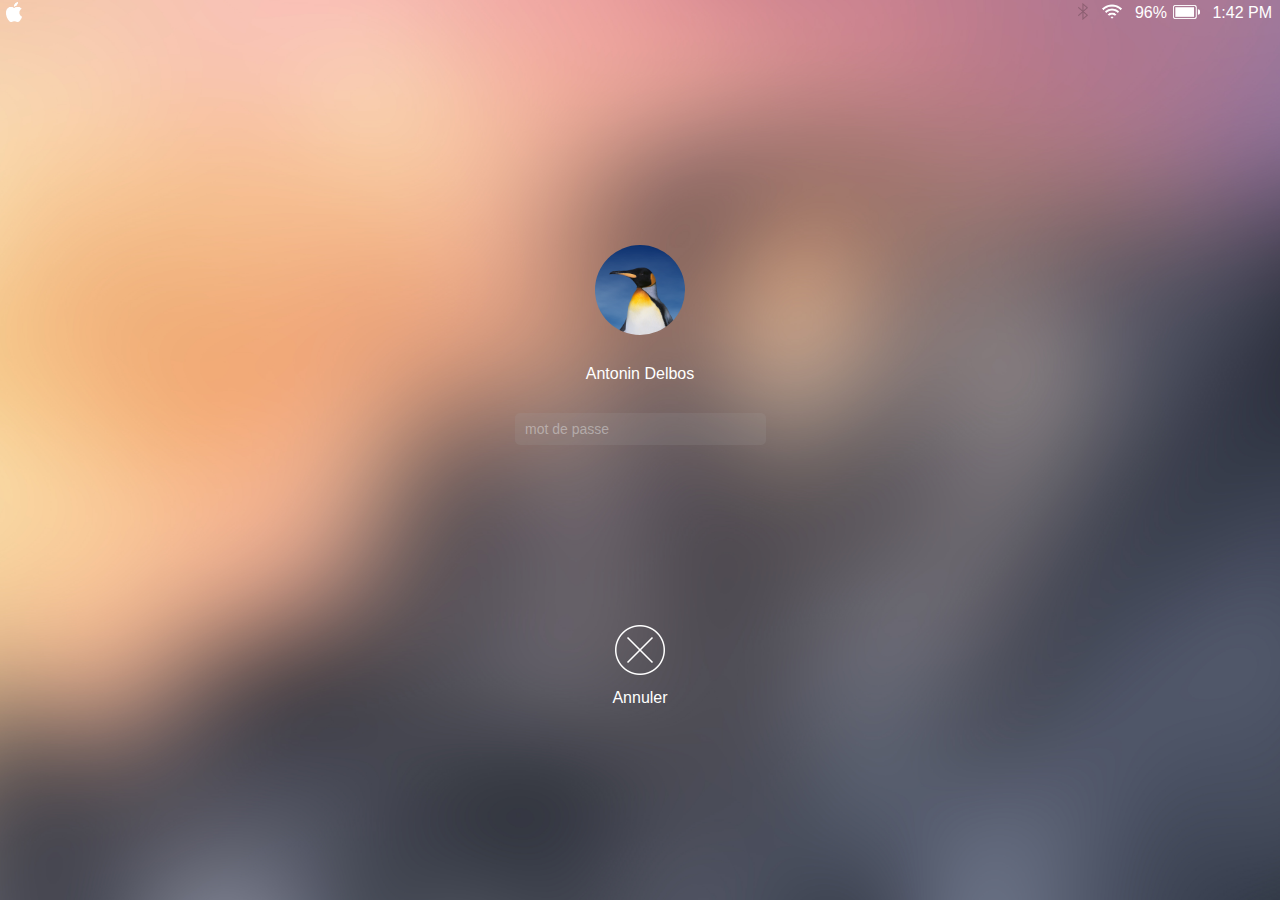
==== index.html @ 2cb33250 "menu bar normal screen" ====
<!DOCTYPE html>
<html lang="fr">
<head>
  <meta charset="utf-8">
  <title>Antonin Delbos</title>
  <link rel="stylesheet" href="css/style.css">
  <script type="text/javascript" src="http://code.jquery.com/jquery-1.10.1.min.js"></script>

  <script src="js/script.js"></script>
</head>

<body id="locked">
    <div id="menu-bar">
        <div class="right-bar">
	        <img class="bluetooth" src="img/bluetooth_off.png" alt="bluetooth" />
	        <img class="wifi" src="img/wifi.png" alt="wifi" />
	        <p style="margin-right: 2px;">96%</p>
	        <img class="battery" src="img/battery.png" alt="battery" />
            <p id="time"></p>
        </div>
        <div class="left-bar">
            <img src="img/apple.png" alt="logo-apple"/>
        </div>
    </div>
       
    <div id="log">
	    <div class="round">
		    <img src="img/penguin.jpg" alt="user profile picture" style="width: 90px;"/>
	    </div>
	    <p>Antonin Delbos</p>
	    <form action="ecran.html">
	    	<input class="password" type="password" placeholder="mot de passe">
	    </form>
    </div>
    
    <div class="bottom">
	    <img class="cancel" src="img/cancel.png" alt="cancel" />
		<p>Annuler</p>
    </div>
    
</body>
</html>
---- css/style.css ----
/* ------------------ CONNECTION SCREEN -------------------------- */

body {
    margin: 0;
    z-index: 1;
    font-family: "HelveticaNeue-Light", "Helvetica Neue Light", "Helvetica Neue", Helvetica, Arial, "Lucida Grande", sans-serif; 
    font-weight: 300;
}

.screen {
	background: url('../img/bg.jpg') 50% no-repeat fixed;
	background-size: cover;
}

#locked {
	background: url('../img/bg-blurred.jpg') 50% no-repeat fixed;
	background-size: cover;
}

#menu-bar {
    height: 25px;
}

#menu-bar p {
    color: white;
    display: inline-block;
}

.right-bar {
    position: absolute;
    top: -12px;
    right: 8px;
}

.left-bar {
    position: absolute;
    top: 2px;
    left: 6px; 
}

.left-bar img {
    width: 16px;
}

.bluetooth {
	height: 17px;
	margin-bottom: -2px;
	margin-right: 8px;
}

.wifi {
	height: 22px;
	margin-bottom: -4px;
	margin-right: 8px;
}

.battery {
	height: 14px; 
	margin-right: 8px; 
	margin-bottom: -0.5px;
}

#log {
	width: 250px;
	margin: 220px auto 180px auto;
}

.round {
	overflow: hidden;
    -webkit-border-radius: 50px;
    -moz-border-radius: 50px;
    border-radius: 50px;
    width: 90px;
    height: 90px;
    margin: 0 80px;
}

#log p {
	color: white;
	width: 130px;
	margin: 30px auto;
	text-align: center;
}

.password {
	width: 239px;
	height: 30px;
	background-color: rgba(165, 165, 165, 0.15);
	border-radius: 5px;
	padding-left: 10px;
	border: none;
	font-size: 14px;
	color: rgba(220, 220, 220, 0.5);
	outline-width: medium;
}

.password:active {
}

::-webkit-input-placeholder { 
	color: rgba(220, 220, 220, 0.5);
}
::-moz-placeholder { 
	color: rgba(220, 220, 220, 0.5);
}
:-ms-input-placeholder { 
	color: rgba(220, 220, 220, 0.5); 
}
input:-moz-placeholder { 
	color: rgba(220, 220, 220, 0.5);
}

.bottom {
	width: 60px;
	margin: 0 auto;
	color: white;
	text-align: center;
	cursor: pointer;
}
.cancel {
	width: 50px;
}

.bottom p {
	margin-top: 10px;
}


/* ------------------ SCREEN -------------------------- */

.window {
  -webkit-border-radius: 4px;
  -moz-border-radius: 4px;
  border-radius: 4px;
  -moz-box-shadow: 0 4px 12px rgba(0,0,0,.5);
  -webkit-box-shadow: 0 4px 12px rgba(0,0,0,.5);
  box-shadow: 0 4px 12px rgba(0,0,0,.5);
  width: 800px;
  margin:auto;
  margin-top:120px;
  overflow:hidden;
  border:1px solid #C1C2C2;
}

.inside {
  background:#fff;
  overflow:hidden;
  padding:10px;
}
.inside .blok {
  width:32%;float:left;margin-right:1.5%;
  height:50px;
  background:#efefef;
}
.top {
  padding:7px 0;
  position:relative;
  background: #f1f1f1;
  background: -moz-linear-gradient(top, #E9E9E9 3%, #d8d8d8 100%);
  background: -webkit-gradient(left top, left bottom,color-stop(3%, #E9E9E9), color-stop(100%, #d8d8d8));
  background: -webkit-linear-gradient(top, #E9E9E9 3%, #d8d8d8 100%);
  background: -o-linear-gradient(top, #E9E9E9 3%, #d8d8d8 100%);
  background: -ms-linear-gradient(top, #E9E9E9 3%, #d8d8d8 100%);
  background: linear-gradient(to bottom, #E9E9E9 3%, #d8d8d8 100%);
  filter: progid:DXImageTransform.Microsoft.gradient( startColorstr='#f1f1f1', endColorstr='#d8d8d8', GradientType=0 ); 
  
  -webkit-box-shadow: inset 0px 1px 1px 0px rgba(255, 255, 255, 0.76);
  -moz-box-shadow:    inset 0px 1px 1px 0px rgba(255, 255, 255, 0.76);
  box-shadow:         inset 0px 1px 1px 0px rgba(255, 255, 255, 0.76);  
  
  overflow:hidden;
  border-bottom:2px solid #BDBCC1;
}

.top > div {
  float:left;
}


.panel {
  padding-left:9px;
  padding-top:2px;
}

.panel > span {
  display:inline-block;
  float:left;
  width:12px;
  height:12px;
  margin-right:7px;
  -webkit-border-radius: 6px;
  -moz-border-radius: 6px;
  border-radius: 6px;  
  cursor:pointer;

}

.panel span.first {
  background:#FF5F4F;
}

.panel span.second {
  background:#F9C206;
}

.panel span.third {
  background:#19CC32;
}


.nav {
  overflow:hidden;
}

.nav > span {
  display:inline-block;
  float:left;
  background:#FBFBFB;
  -webkit-border-radius: 4px;
  -moz-border-radius: 4px;
  border-radius: 4px; 
  height:23px;
  padding:0 8px;
  cursor:pointer;
  color:#B4B4B4;
  border-bottom:1px solid #CECECE;
}
.nav > span:hover {
  background:#f2f2f2;
  color:#666;
}
.nav > span i.fa {
    font-size:23px;
}

.nav span.active {
  color:#707070;
}

.nav span.prev {
  margin-right:1px;
  margin-left:7px;
}

.nav span.next {
  margin-right:7px;
}

.nav span.set i {
  font-size:14px;
  position:relative;
  top:3px;
}

.nav span.address {
  width:400px;
  margin-left:75px;
  display:inline-block;
  background:#fff;
  line-height:23px;
  padding:0;
  text-align:center;
  position:relative;
}
.nav span.address > input {
  font-size:12px;
  color:#505050;
  border:none;
  background:none;
  text-align:center;
  position:relative;
  width:300px;
}

.nav span.address > input:focus {
  outline:none;
}

.nav span.address > input.class {
  text-align:left;
}



.nav span.address > i.fa {
  position:absolute;
  right:5px;
  top:7px;
  font-size:11px;
  color:#010101;
}

.nav.right {
  float:right !important;
  margin-right:35px;
}

.nav span.share {
  margin-right:7px;
}
.nav span.share > i.fa {
  font-size:11px;
  position:relative;
  top:2px;
}

.nav span.tabs {
  position:relative;
  width:26px;
  padding:0;
}

.nav span.tabs span {
  height:7px;
  width:7px;
  border:1px solid #B4B4B4;
  display:inline-block;
  position:absolute;
  background:#FBFBFB;
}

.nav span.tabs span.front {
  top:8px;
  left:6px;
  z-index:6;
}

.nav span.tabs span.behind {
  top:6px;
  left:8px;
  z-index:5;
}

.nav span.tabs:hover span {
  border:1px solid #666;
}

span.new {
  cursor:pointer;
  position:absolute;
  right:0;
  bottom:0;
  background:#CACACA;
  width:23px;
  height:23px;
  text-align:center;
  line-height:23px;
  border-top:1px solid #C1C2C2;
  border-left:1px solid #C1C2C2;
}

span.new:hover {
-webkit-box-shadow: inset 0px 1px 1px 0px rgba(0, 0, 0, 0.1);
-moz-box-shadow:    inset 0px 1px 1px 0px rgba(0, 0, 0, 0.1);
box-shadow:         inset 0px 1px 1px 0px rgba(0, 0, 0, 0.1);
}
span.new .plus {
  position:absolute;
  background:#b0b0b0;
  display:inline-block;
}

span.new .plus.x {
  height:1px;
  width:14px;
  top:12px;
  right:0;
  left:0;
  margin:auto;
} 

span.new .plus.y {
  height:14px;
  width:1px;
  bottom:0;
  top:0;
  margin:auto;
  
} 

.menu {
	background: rgba(238, 238, 238, 1);
	height: 27px;
}

.menu-gauche {
	width: 550px;
	float: left;
}


.menu-gauche p {
	display: inline-block;
	margin: 0 8px 0 8px;
	font-size: 15px;
	cursor: default;
}

.apple-menu {
	width: 17px;
	margin: 4px 4px -1px 17px;
}

.menu-droite {
	float: right;
}

.menu-droite p {
	display: inline-block;
	margin: 4px 8px 0 8px;
	font-size: 16px;
	cursor: default;
}
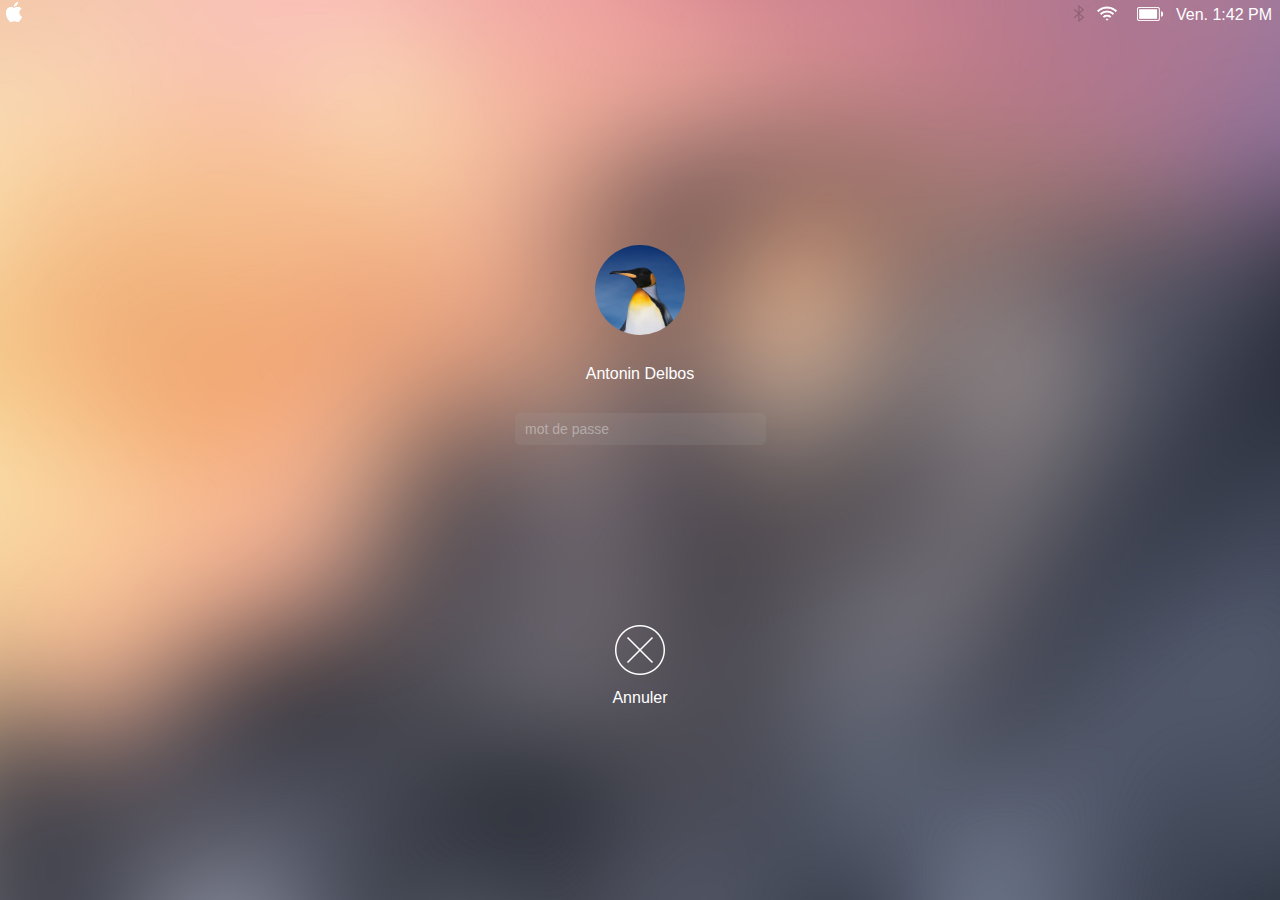
==== commit 3c4acfca: "automatic battery % + day in time" ====
--- a/index.html
+++ b/index.html
@@ -5,7 +5,6 @@
   <title>Antonin Delbos</title>
   <link rel="stylesheet" href="css/style.css">
   <script type="text/javascript" src="http://code.jquery.com/jquery-1.10.1.min.js"></script>
-
   <script src="js/script.js"></script>
 </head>
 
@@ -14,7 +13,7 @@
         <div class="right-bar">
 	        <img class="bluetooth" src="img/bluetooth_off.png" alt="bluetooth" />
 	        <img class="wifi" src="img/wifi.png" alt="wifi" />
-	        <p style="margin-right: 2px;">96%</p>
+	        <p style="margin-right: 2px;"></p>
 	        <img class="battery" src="img/battery.png" alt="battery" />
             <p id="time"></p>
         </div>
--- a/css/style.css
+++ b/css/style.css
@@ -136,7 +136,7 @@
   -webkit-box-shadow: 0 4px 12px rgba(0,0,0,.5);
   box-shadow: 0 4px 12px rgba(0,0,0,.5);
   width: 800px;
-  margin:auto;
+  margin-left:300px;
   margin-top:120px;
   overflow:hidden;
   border:1px solid #C1C2C2;
@@ -403,6 +403,7 @@
 
 .menu-droite {
 	float: right;
+    margin-top: 2px;
 }
 
 .menu-droite p {
@@ -411,3 +412,15 @@
 	font-size: 16px;
 	cursor: default;
 }
+
+/* -------------- DOCK ----------------- */
+.dock {
+	background: url(../img/bg-blurred.jpg) no-repeat fixed;
+	position: absolute;
+	width: 700px;
+	height: 50px;
+	bottom: 0;
+	left: 25%;
+	border-top-left-radius: 7px;
+	border-top-right-radius: 7px;
+}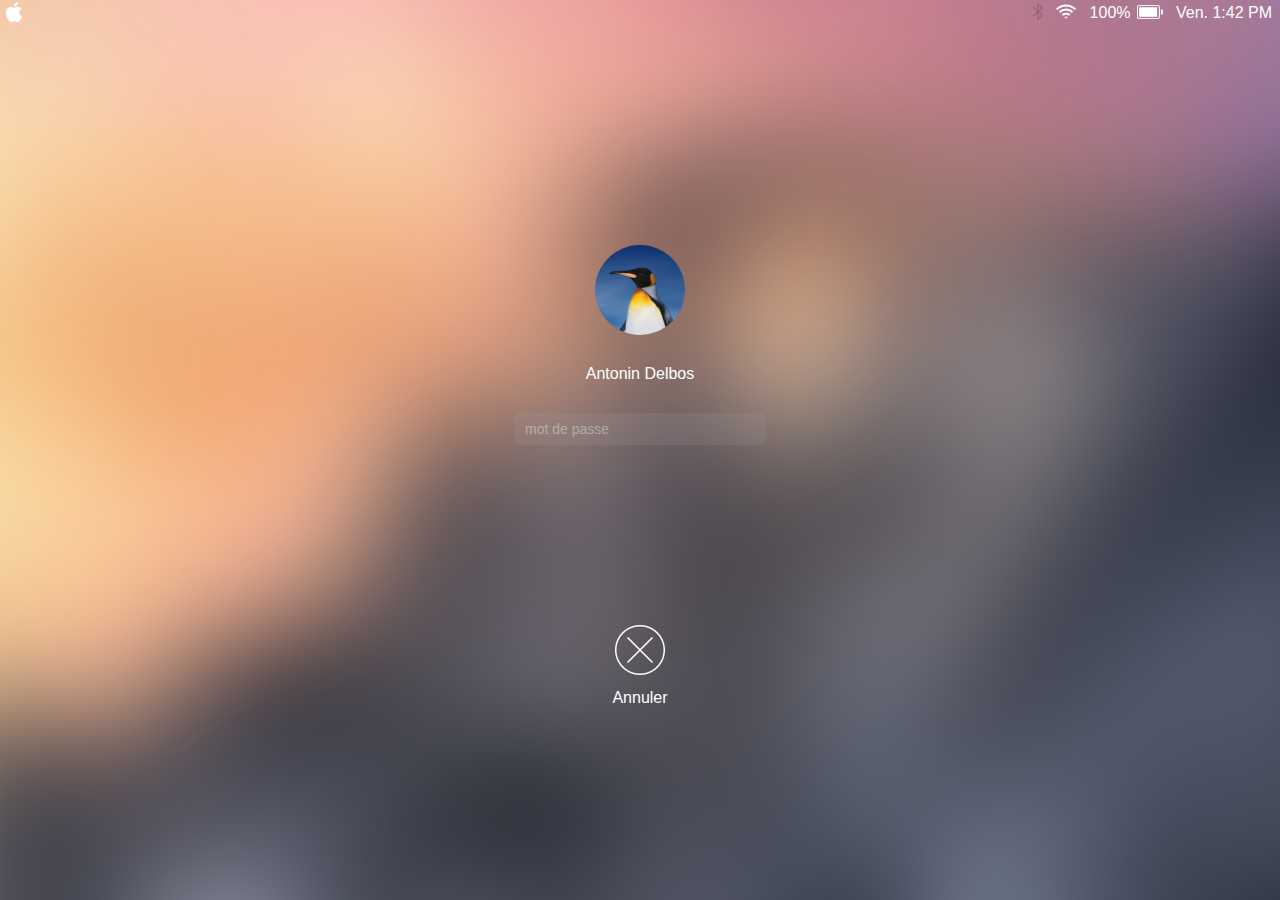
==== commit 71a1637b: "automatic battery locked screen + general css" ====
--- a/index.html
+++ b/index.html
@@ -13,7 +13,7 @@
         <div class="right-bar">
 	        <img class="bluetooth" src="img/bluetooth_off.png" alt="bluetooth" />
 	        <img class="wifi" src="img/wifi.png" alt="wifi" />
-	        <p style="margin-right: 2px;"></p>
+	        <p class="battery-percentage" style="margin-right: 2px; margin-left: 0;">100%</p>
 	        <img class="battery" src="img/battery.png" alt="battery" />
             <p id="time"></p>
         </div>
@@ -28,7 +28,7 @@
 	    </div>
 	    <p>Antonin Delbos</p>
 	    <form action="ecran.html">
-	    	<input class="password" type="password" placeholder="mot de passe">
+	    	<input class="password" type="password" title="Peu importe !" placeholder="mot de passe">
 	    </form>
     </div>
     
--- a/css/style.css
+++ b/css/style.css
@@ -115,7 +115,7 @@
 	margin: 0 auto;
 	color: white;
 	text-align: center;
-	cursor: pointer;
+	cursor: default;
 }
 .cancel {
 	width: 50px;
@@ -135,26 +135,29 @@
   -moz-box-shadow: 0 4px 12px rgba(0,0,0,.5);
   -webkit-box-shadow: 0 4px 12px rgba(0,0,0,.5);
   box-shadow: 0 4px 12px rgba(0,0,0,.5);
-  width: 800px;
-  margin-left:300px;
-  margin-top:120px;
-  overflow:hidden;
-  border:1px solid #C1C2C2;
+  margin-left: 300px;
+  margin-top: 120px;
+  overflow: hidden;
+  position: absolute;
 }
 
 .inside {
-  background:#fff;
-  overflow:hidden;
-  padding:10px;
-}
+  background: #fff;
+  overflow: hidden;
+  padding: 10px;
+}
+
 .inside .blok {
-  width:32%;float:left;margin-right:1.5%;
-  height:50px;
-  background:#efefef;
-}
+  width: 32%;
+  float: left;
+  margin-right: 1.5%;
+  height: 50px;
+  background: #efefef;
+}
+
 .top {
-  padding:7px 0;
-  position:relative;
+  padding: 7px 0;
+  position: relative;
   background: #f1f1f1;
   background: -moz-linear-gradient(top, #E9E9E9 3%, #d8d8d8 100%);
   background: -webkit-gradient(left top, left bottom,color-stop(3%, #E9E9E9), color-stop(100%, #d8d8d8));
@@ -168,88 +171,88 @@
   -moz-box-shadow:    inset 0px 1px 1px 0px rgba(255, 255, 255, 0.76);
   box-shadow:         inset 0px 1px 1px 0px rgba(255, 255, 255, 0.76);  
   
-  overflow:hidden;
-  border-bottom:2px solid #BDBCC1;
+  overflow: hidden;
+  border-bottom: 1px solid #BDBCC1;
 }
 
 .top > div {
-  float:left;
+  float: left;
 }
 
 
 .panel {
-  padding-left:9px;
-  padding-top:2px;
+  padding-left: 9px;
+  padding-top: 2px;
 }
 
 .panel > span {
-  display:inline-block;
-  float:left;
-  width:12px;
-  height:12px;
-  margin-right:7px;
+  display: inline-block;
+  float: left;
+  width: 12px;
+  height: 12px;
+  margin-right: 7px;
   -webkit-border-radius: 6px;
   -moz-border-radius: 6px;
   border-radius: 6px;  
-  cursor:pointer;
+  cursor: pointer;
 
 }
 
 .panel span.first {
-  background:#FF5F4F;
+  background: #FF5F4F;
 }
 
 .panel span.second {
-  background:#F9C206;
+  background: #F9C206;
 }
 
 .panel span.third {
-  background:#19CC32;
+  background: #19CC32;
 }
 
 
 .nav {
-  overflow:hidden;
+  overflow: hidden;
 }
 
 .nav > span {
-  display:inline-block;
-  float:left;
-  background:#FBFBFB;
+  display: inline-block;
+  float: left;
+  background: #FBFBFB;
   -webkit-border-radius: 4px;
   -moz-border-radius: 4px;
   border-radius: 4px; 
-  height:23px;
-  padding:0 8px;
-  cursor:pointer;
-  color:#B4B4B4;
-  border-bottom:1px solid #CECECE;
+  height: 23px;
+  padding: 0 8px;
+  cursor: pointer;
+  color: #B4B4B4;
+  border-bottom: 1px solid #CECECE;
 }
 .nav > span:hover {
-  background:#f2f2f2;
-  color:#666;
+  background: #f2f2f2;
+  color: #666;
 }
 .nav > span i.fa {
-    font-size:23px;
+    font-size: 23px;
 }
 
 .nav span.active {
-  color:#707070;
+  color: #707070;
 }
 
 .nav span.prev {
-  margin-right:1px;
-  margin-left:7px;
+  margin-right: 1px;
+  margin-left: 7px;
 }
 
 .nav span.next {
-  margin-right:7px;
+  margin-right: 7px;
 }
 
 .nav span.set i {
-  font-size:14px;
-  position:relative;
-  top:3px;
+  font-size: 14px;
+  position: relative;
+  top: 3px;
 }
 
 .nav span.address {
@@ -279,8 +282,6 @@
 .nav span.address > input.class {
   text-align:left;
 }
-
-
 
 .nav span.address > i.fa {
   position:absolute;
@@ -408,8 +409,8 @@
 
 .menu-droite p {
 	display: inline-block;
-	margin: 4px 8px 0 8px;
-	font-size: 16px;
+	margin: 0 8px 0 8px;
+	font-size: 15px;
 	cursor: default;
 }
 
@@ -423,4 +424,45 @@
 	left: 25%;
 	border-top-left-radius: 7px;
 	border-top-right-radius: 7px;
+}
+
+.dock img {
+	width: 40px;
+	margin-top: 4px;
+}
+
+/* -------------- WINDOW ----------------- */
+
+.page-title { 
+    font-size: 14px;
+}
+
+.blok-white {
+    width: 100%;
+    min-height: 400px;
+    background: grey;
+}
+
+textarea {
+    width: 100%;
+    height: 400px;
+    resize: none;
+    border: 0;
+    margin-bottom: -5px;
+}
+
+textarea:focus {
+    outline: none;
+}
+
+#safari-window {
+    width: 800px;
+}
+
+#readme-window {
+    width: 500px;
+}
+
+#readme-window  .page-title {
+    margin: 5px 0 0 150px;
 }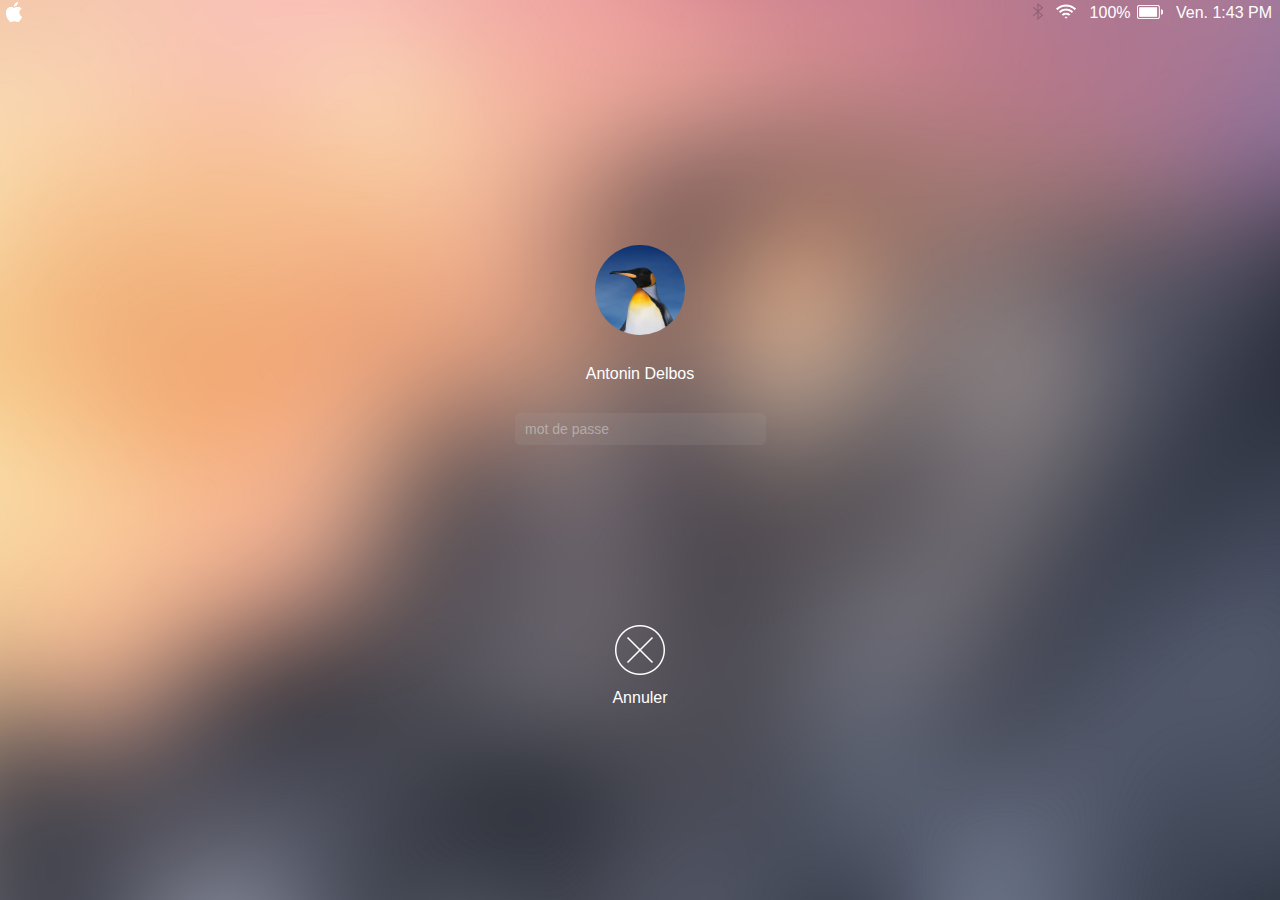
==== commit 43a97363: "dock under windows + background-size" ====
--- a/index.html
+++ b/index.html
@@ -4,6 +4,7 @@
   <meta charset="utf-8">
   <title>Antonin Delbos</title>
   <link rel="stylesheet" href="css/style.css">
+  <link rel="icon" type="image/png" href="img/favicon.png" />
   <script type="text/javascript" src="http://code.jquery.com/jquery-1.10.1.min.js"></script>
   <script src="js/script.js"></script>
 </head>
@@ -28,8 +29,11 @@
 	    </div>
 	    <p>Antonin Delbos</p>
 	    <form action="ecran.html">
-	    	<input class="password" type="password" title="Peu importe !" placeholder="mot de passe">
+	    	<a class="tooltips"><input class="password" type="password" placeholder="mot de passe" /><span>Peu importe quoi !</span></a>
 	    </form>
+	    <div class="validate">
+			<a href="ecran.html"><img id="val" src="img/val.png" /></a>
+	    </div>
     </div>
     
     <div class="bottom">
@@ -37,5 +41,28 @@
 		<p>Annuler</p>
     </div>
     
+<script>
+	/* --------------- TEST PASSWORD FIELD ------------------- */
+	$(function() {
+		$( '.validate' ).hide();
+	});
+	
+	$(' .password' ).on('input', function() {
+		if ( $('.password').val() != '' ) {
+			$( '.validate' ).show();
+		}
+		else {
+			$( '.validate' ).hide();
+		}
+	});
+
+	/* ------------------- CANCEL CLICK ---------------------- */
+	$( '.bottom' ).click(function() {
+		$( '.password' ).val('');
+		$( '.validate' ).hide();
+	});
+	
+</script>
+
 </body>
 </html>--- a/css/style.css
+++ b/css/style.css
@@ -90,22 +90,30 @@
 	padding-left: 10px;
 	border: none;
 	font-size: 14px;
-	color: rgba(220, 220, 220, 0.5);
-	outline-width: medium;
-}
-
-.password:active {
+	color: rgba(250, 250, 250, 0.5);
+	outline: none;
+}
+
+#log a:hover.tooltips span {
+  visibility: visible;
+  opacity: 0.8;
+  bottom: -50px;
+  left: 350px;
+  z-index: 999;
 }
 
 ::-webkit-input-placeholder { 
 	color: rgba(220, 220, 220, 0.5);
 }
+
 ::-moz-placeholder { 
 	color: rgba(220, 220, 220, 0.5);
 }
+
 :-ms-input-placeholder { 
 	color: rgba(220, 220, 220, 0.5); 
 }
+
 input:-moz-placeholder { 
 	color: rgba(220, 220, 220, 0.5);
 }
@@ -117,12 +125,28 @@
 	text-align: center;
 	cursor: default;
 }
+
 .cancel {
 	width: 50px;
 }
 
 .bottom p {
 	margin-top: 10px;
+}
+
+.validate {
+	height: 0;
+}
+
+.validate a {
+	cursor: default;
+}
+
+#val {
+	width: 35px;
+	position: relative;
+	top: -33px;
+	left: 260px;
 }
 
 
@@ -139,6 +163,7 @@
   margin-top: 120px;
   overflow: hidden;
   position: absolute;
+  z-index: 100;
 }
 
 .inside {
@@ -380,7 +405,8 @@
 } 
 
 .menu {
-	background: rgba(238, 238, 238, 1);
+	background: url(../img/menu-bg.png) no-repeat fixed;
+	background-size: 140%;
 	height: 27px;
 }
 
@@ -417,18 +443,52 @@
 /* -------------- DOCK ----------------- */
 .dock {
 	background: url(../img/bg-blurred.jpg) no-repeat fixed;
+	background-size: 1400px;
 	position: absolute;
-	width: 700px;
+	width: 560px;
 	height: 50px;
 	bottom: 0;
-	left: 25%;
+	left: 28%;
 	border-top-left-radius: 7px;
 	border-top-right-radius: 7px;
-}
-
-.dock img {
+	z-index: 0;
+}
+
+.dock a img {
 	width: 40px;
 	margin-top: 4px;
+}
+
+.separator {
+	height: 38px;
+	margin: 6px 5px 0 5px;
+}
+
+/* -------------------- TOOLTIP DOCK ------------------------- */
+
+a.tooltips {
+  position: relative;
+  display: inline;
+}
+
+a.tooltips span {
+  position: absolute;
+  padding: 0 10px;
+  color: #00000;
+  background: #f0f0f0;
+  height: 30px;
+  line-height: 30px;
+  text-align: center;
+  visibility: hidden;
+  border-radius: 6px;
+}
+
+a:hover.tooltips span {
+  visibility: visible;
+  opacity: 0.8;
+  bottom: 55px;
+  margin-left: -120%;
+  z-index: 999;
 }
 
 /* -------------- WINDOW ----------------- */
@@ -463,6 +523,6 @@
     width: 500px;
 }
 
-#readme-window  .page-title {
+#readme-window .page-title {
     margin: 5px 0 0 150px;
 }